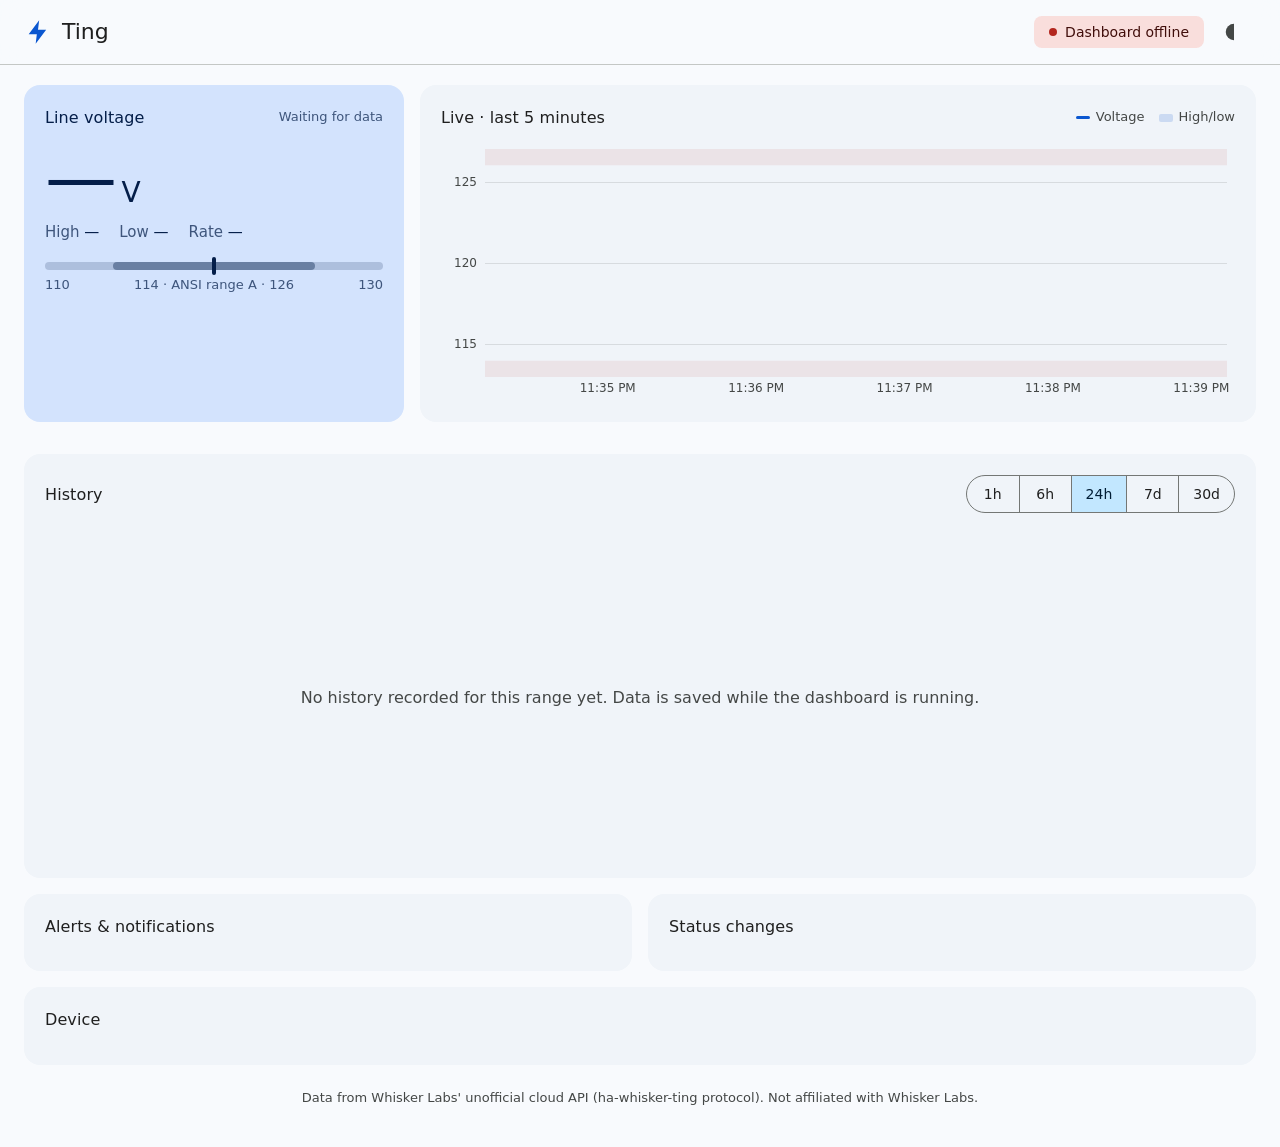
==== static/index.html @ a4158197 "Ting dashboard: cloud polling, live voltage stream, Material 3 UI Standalone replacement for the Tin" ====
<!doctype html>
<html lang="en">
<head>
  <meta charset="utf-8">
  <meta name="viewport" content="width=device-width, initial-scale=1, viewport-fit=cover">
  <meta name="color-scheme" content="light dark">
  <title>Ting Dashboard</title>
  <link rel="icon" href="/static/icon.svg" type="image/svg+xml">
  <link rel="stylesheet" href="/static/app.css">
  <script src="/static/app.js" defer></script>
</head>
<body>
  <header class="topbar">
    <div class="brand">
      <svg class="brand-icon" viewBox="0 0 24 24" aria-hidden="true"><path d="M13 2 4 14h7l-1 8 9-12h-7z"/></svg>
      <h1>Ting</h1>
      <span class="brand-sub" id="site-name"></span>
    </div>
    <div class="topbar-actions">
      <label class="select-pill" id="device-picker" hidden>
        <span class="sr-only">Device</span>
        <select id="device-select"></select>
      </label>
      <span class="chip" id="conn-chip" role="status" aria-live="polite">
        <span class="dot"></span><span class="chip-label">Connecting…</span>
      </span>
      <button class="icon-btn state-layer" id="theme-btn" type="button" aria-label="Theme: auto" title="Theme: auto">
        <svg viewBox="0 0 24 24" aria-hidden="true"><path id="theme-icon" d="M12 3a9 9 0 1 0 0 18V3z"/></svg>
      </button>
    </div>
  </header>

  <main class="content">
    <div class="banner" id="banner" role="alert" hidden>
      <svg viewBox="0 0 24 24" aria-hidden="true"><path d="M1 21h22L12 2 1 21zm12-3h-2v-2h2v2zm0-4h-2v-4h2v4z"/></svg>
      <div><strong id="banner-title"></strong><p id="banner-text"></p></div>
    </div>

    <section class="grid-hero">
      <article class="card hero" aria-labelledby="live-title">
        <div class="card-head">
          <h2 id="live-title">Line voltage</h2>
          <span class="muted small" id="live-age">—</span>
        </div>
        <div class="hero-value">
          <span id="live-v" class="mono">—</span><span class="unit">V</span>
        </div>
        <div class="hero-sub">
          <div><span class="muted">High</span> <span id="live-hi" class="mono">—</span></div>
          <div><span class="muted">Low</span> <span id="live-lo" class="mono">—</span></div>
          <div><span class="muted">Rate</span> <span id="live-rate" class="mono">—</span></div>
        </div>
        <div class="range-meter" aria-hidden="true">
          <div class="range-band"></div>
          <div class="range-marker" id="range-marker"></div>
        </div>
        <div class="range-labels muted small"><span>110</span><span>114 · ANSI range A · 126</span><span>130</span></div>
        <p class="muted small" id="range-note">&nbsp;</p>
      </article>

      <article class="card chart-card" aria-labelledby="live-chart-title">
        <div class="card-head">
          <h2 id="live-chart-title">Live · last 5 minutes</h2>
          <div class="legend small">
            <span><i class="swatch line"></i>Voltage</span>
            <span><i class="swatch band"></i>High/low</span>
          </div>
        </div>
        <div class="chart-wrap"><canvas id="live-chart" aria-label="Live voltage chart" role="img"></canvas></div>
      </article>
    </section>

    <section class="status-grid" id="status-grid" aria-label="Sensor status"></section>

    <article class="card" aria-labelledby="hist-title">
      <div class="card-head wrap">
        <h2 id="hist-title">History</h2>
        <div class="segmented" role="radiogroup" aria-label="History range" id="range-seg">
          <button type="button" role="radio" data-range="1h">1h</button>
          <button type="button" role="radio" data-range="6h">6h</button>
          <button type="button" role="radio" data-range="24h" aria-checked="true">24h</button>
          <button type="button" role="radio" data-range="7d">7d</button>
          <button type="button" role="radio" data-range="30d">30d</button>
        </div>
      </div>
      <div class="stats" id="hist-stats"></div>
      <div class="chart-wrap tall"><canvas id="hist-chart" aria-label="Voltage history chart" role="img"></canvas>
        <div class="empty" id="hist-empty" hidden>No history recorded for this range yet. Data is saved while the dashboard is running.</div>
      </div>
    </article>

    <section class="grid-2">
      <article class="card" aria-labelledby="events-title">
        <div class="card-head"><h2 id="events-title">Alerts &amp; notifications</h2></div>
        <ul class="list" id="events-list"></ul>
      </article>
      <article class="card" aria-labelledby="changes-title">
        <div class="card-head"><h2 id="changes-title">Status changes</h2></div>
        <ul class="list" id="changes-list"></ul>
      </article>
    </section>

    <article class="card" aria-labelledby="device-title">
      <div class="card-head"><h2 id="device-title">Device</h2></div>
      <dl class="kv" id="device-info"></dl>
    </article>

    <footer class="muted small footer">
      Data from Whisker Labs' unofficial cloud API (ha-whisker-ting protocol). Not affiliated with Whisker Labs.
    </footer>
  </main>
</body>
</html>
---- static/app.css ----
/* Material 3 role tokens (Google-apps look). Components use roles only. */
:root {
  --primary: #0b57d0; --on-primary: #fff;
  --primary-container: #d3e3fd; --on-primary-container: #041e49;
  --secondary-container: #c2e7ff; --on-secondary-container: #001d35;
  --success: #146c2e; --success-container: #c4eed0; --on-success-container: #072711;
  --warning: #8a5300; --warning-container: #ffdf99; --on-warning-container: #2a1800;
  --error: #b3261e; --error-container: #f9dedc; --on-error-container: #410e0b;
  --surface: #f8fafd; --on-surface: #1f1f1f; --on-surface-variant: #444746;
  --surface-lowest: #fff; --surface-low: #f0f4f9; --surface-container: #e9eef6;
  --surface-high: #dde3ea; --surface-highest: #d3dbe5;
  --outline: #747775; --outline-variant: #c4c7c5;
  --chart-line: #0b57d0; --chart-band: rgba(11, 87, 208, .16); --chart-grid: rgba(68, 71, 70, .14);
  --chart-out: rgba(179, 38, 30, .08);
  --shadow-e1: 0 1px 2px rgba(0,0,0,.3), 0 1px 3px 1px rgba(0,0,0,.15);
  --ease: cubic-bezier(.2, 0, 0, 1);
  color-scheme: light;
}

/* dark roles: OS preference, unless an explicit light choice is stored */
@media (prefers-color-scheme: dark) {
  :root:not([data-theme="light"]) {
    --primary: #a8c7fa; --on-primary: #062e6f;
  --primary-container: #0842a0; --on-primary-container: #d3e3fd;
  --secondary-container: #004a77; --on-secondary-container: #c2e7ff;
  --success: #6dd58c; --success-container: #0f5223; --on-success-container: #c4eed0;
  --warning: #ffb95c; --warning-container: #5c3a00; --on-warning-container: #ffdf99;
  --error: #f2b8b5; --error-container: #8c1d18; --on-error-container: #f9dedc;
  --surface: #131314; --on-surface: #e3e3e3; --on-surface-variant: #c4c7c5;
  --surface-lowest: #0e0e0e; --surface-low: #1b1b1b; --surface-container: #1e1f20;
  --surface-high: #282a2c; --surface-highest: #333537;
  --outline: #8e918f; --outline-variant: #444746;
  --chart-line: #a8c7fa; --chart-band: rgba(168, 199, 250, .2); --chart-grid: rgba(196, 199, 197, .12);
  --chart-out: rgba(242, 184, 181, .1);
    color-scheme: dark;
  }
}
:root[data-theme="dark"] {
  --primary: #a8c7fa; --on-primary: #062e6f;
  --primary-container: #0842a0; --on-primary-container: #d3e3fd;
  --secondary-container: #004a77; --on-secondary-container: #c2e7ff;
  --success: #6dd58c; --success-container: #0f5223; --on-success-container: #c4eed0;
  --warning: #ffb95c; --warning-container: #5c3a00; --on-warning-container: #ffdf99;
  --error: #f2b8b5; --error-container: #8c1d18; --on-error-container: #f9dedc;
  --surface: #131314; --on-surface: #e3e3e3; --on-surface-variant: #c4c7c5;
  --surface-lowest: #0e0e0e; --surface-low: #1b1b1b; --surface-container: #1e1f20;
  --surface-high: #282a2c; --surface-highest: #333537;
  --outline: #8e918f; --outline-variant: #444746;
  --chart-line: #a8c7fa; --chart-band: rgba(168, 199, 250, .2); --chart-grid: rgba(196, 199, 197, .12);
  --chart-out: rgba(242, 184, 181, .1);
  color-scheme: dark;
}

* { box-sizing: border-box; }
html, body { margin: 0; }
body {
  font-family: Roboto, "Google Sans", system-ui, -apple-system, "Segoe UI", sans-serif;
  background: var(--surface); color: var(--on-surface);
  -webkit-font-smoothing: antialiased; line-height: 1.45;
}
h1, h2 { margin: 0; font-weight: 500; }
h1 { font-size: 22px; }
h2 { font-size: 16px; letter-spacing: .1px; }
.muted { color: var(--on-surface-variant); }
.small { font-size: 13px; }
.mono { font-variant-numeric: tabular-nums; }
.sr-only { position: absolute; width: 1px; height: 1px; overflow: hidden; clip: rect(0 0 0 0); }
[hidden] { display: none !important; }

/* Top app bar */
.topbar {
  position: sticky; top: 0; z-index: 10;
  display: flex; align-items: center; justify-content: space-between; gap: 12px;
  padding: 10px 24px; padding-top: max(10px, env(safe-area-inset-top));
  background: color-mix(in srgb, var(--surface) 88%, transparent);
  backdrop-filter: blur(12px); border-bottom: 1px solid var(--outline-variant);
}
.brand { display: flex; align-items: center; gap: 10px; min-width: 0; }
.brand-icon { width: 28px; height: 28px; fill: var(--primary); flex: none; }
.brand-sub { color: var(--on-surface-variant); font-size: 14px; white-space: nowrap; overflow: hidden; text-overflow: ellipsis; }
.topbar-actions { display: flex; align-items: center; gap: 8px; }

.icon-btn {
  width: 44px; height: 44px; border-radius: 999px; border: 0; background: transparent;
  color: var(--on-surface-variant); display: grid; place-items: center; cursor: pointer;
}
.icon-btn svg { width: 22px; height: 22px; fill: currentColor; }
.state-layer { position: relative; overflow: hidden; }
.state-layer::after {
  content: ""; position: absolute; inset: 0; background: currentColor; opacity: 0;
  transition: opacity 200ms var(--ease); pointer-events: none;
}
.state-layer:hover::after { opacity: .08; }
.state-layer:active::after { opacity: .12; }
:focus-visible { outline: 2px solid var(--primary); outline-offset: 2px; }

.chip {
  display: inline-flex; align-items: center; gap: 8px; height: 32px; padding: 0 14px;
  border-radius: 8px; border: 1px solid var(--outline-variant); font-size: 14px; font-weight: 500;
  white-space: nowrap; color: var(--on-surface-variant);
}
.chip .dot { width: 8px; height: 8px; border-radius: 50%; background: var(--outline); }
.chip.ok { background: var(--success-container); color: var(--on-success-container); border-color: transparent; }
.chip.ok .dot { background: var(--success); }
.chip.warn { background: var(--warning-container); color: var(--on-warning-container); border-color: transparent; }
.chip.warn .dot { background: var(--warning); }
.chip.err { background: var(--error-container); color: var(--on-error-container); border-color: transparent; }
.chip.err .dot { background: var(--error); }

.select-pill select {
  height: 40px; border-radius: 999px; border: 1px solid var(--outline);
  background: var(--surface-lowest); color: var(--on-surface); padding: 0 16px; font: inherit; font-size: 14px;
}

/* Layout */
.content { max-width: 1280px; margin: 0 auto; padding: 20px 24px 40px; display: grid; gap: 16px; }
.grid-hero { display: grid; grid-template-columns: minmax(280px, 380px) 1fr; gap: 16px; }
.grid-2 { display: grid; grid-template-columns: 1fr 1fr; gap: 16px; }
.status-grid { display: grid; grid-template-columns: repeat(auto-fill, minmax(200px, 1fr)); gap: 12px; }
@media (max-width: 900px) {
  .grid-hero, .grid-2 { grid-template-columns: 1fr; }
  .content { padding: 12px 12px 32px; }
  .topbar { padding-left: 12px; padding-right: 12px; }
  .brand-sub { display: none; }
}

.card {
  background: var(--surface-low); border-radius: 16px; padding: 20px;
  border: 1px solid transparent; min-width: 0;
}
.card-head { display: flex; align-items: center; justify-content: space-between; gap: 12px; margin-bottom: 12px; }
.card-head.wrap { flex-wrap: wrap; }

/* Hero */
.hero { background: var(--primary-container); color: var(--on-primary-container); }
.hero .muted { color: color-mix(in srgb, var(--on-primary-container) 72%, transparent); }
@media (prefers-color-scheme: dark) {
  :root:not([data-theme="light"]) .hero {
    background: var(--surface-container); color: var(--on-surface);
  }
  :root:not([data-theme="light"]) .hero .muted { color: var(--on-surface-variant); }
  :root:not([data-theme="light"]) .range-meter { background: color-mix(in srgb, var(--on-surface) 18%, transparent); }
  :root:not([data-theme="light"]) .range-band { background: color-mix(in srgb, var(--on-surface) 32%, transparent); }
  :root:not([data-theme="light"]) .range-marker { background: var(--primary); }
}
:root[data-theme="dark"] .hero { background: var(--surface-container); color: var(--on-surface); }
:root[data-theme="dark"] .hero .muted { color: var(--on-surface-variant); }
:root[data-theme="dark"] .range-meter { background: color-mix(in srgb, var(--on-surface) 18%, transparent); }
:root[data-theme="dark"] .range-band { background: color-mix(in srgb, var(--on-surface) 32%, transparent); }
:root[data-theme="dark"] .range-marker { background: var(--primary); }
.hero-value { display: flex; align-items: baseline; gap: 6px; margin: 4px 0 8px; }
.hero-value #live-v { font-size: 72px; line-height: 1; font-weight: 400; letter-spacing: -1.5px; }
.hero-value .unit { font-size: 28px; }
.hero-sub { display: flex; gap: 20px; flex-wrap: wrap; font-size: 15px; }
.range-meter { position: relative; height: 8px; border-radius: 4px; margin: 18px 0 6px;
  background: color-mix(in srgb, var(--on-primary-container) 18%, transparent); }
.range-band { position: absolute; left: 20%; width: 60%; top: 0; bottom: 0; border-radius: 4px;
  background: color-mix(in srgb, var(--on-primary-container) 40%, transparent); }
.range-marker { position: absolute; top: -5px; width: 4px; height: 18px; border-radius: 2px; margin-left: -2px;
  background: var(--on-primary-container); left: 50%; transition: left 250ms var(--ease); }
.range-labels { display: flex; justify-content: space-between; }

/* Charts */
.chart-wrap { position: relative; height: 260px; }
.chart-wrap.tall { height: 320px; }
.chart-wrap canvas { width: 100%; height: 100%; display: block; }
.legend { display: flex; gap: 14px; color: var(--on-surface-variant); }
.swatch { display: inline-block; width: 14px; height: 8px; border-radius: 2px; margin-right: 6px; vertical-align: middle; }
.swatch.line { background: var(--chart-line); height: 3px; }
.swatch.band { background: var(--chart-band); }
.empty { position: absolute; inset: 0; display: grid; place-items: center; text-align: center;
  color: var(--on-surface-variant); padding: 24px; }

/* Status tiles */
.tile { background: var(--surface-low); border-radius: 16px; padding: 16px; display: grid; gap: 6px; }
.tile-top { display: flex; align-items: center; gap: 10px; }
.tile-icon { width: 36px; height: 36px; border-radius: 12px; display: grid; place-items: center;
  background: var(--surface-high); color: var(--on-surface-variant); flex: none; }
.tile-icon svg { width: 20px; height: 20px; fill: currentColor; }
.tile.ok .tile-icon { background: var(--success-container); color: var(--on-success-container); }
.tile.warn .tile-icon { background: var(--warning-container); color: var(--on-warning-container); }
.tile.err .tile-icon { background: var(--error-container); color: var(--on-error-container); }
.tile.info .tile-icon { background: var(--secondary-container); color: var(--on-secondary-container); }
.tile-label { font-size: 13px; color: var(--on-surface-variant); }
.tile-value { font-size: 20px; font-weight: 500; }
.tile-detail { font-size: 13px; color: var(--on-surface-variant); }

/* Segmented button */
.segmented { display: inline-flex; border: 1px solid var(--outline); border-radius: 999px; overflow: hidden; }
.segmented button {
  min-width: 52px; height: 36px; padding: 0 14px; border: 0; background: transparent; color: var(--on-surface);
  font: inherit; font-size: 14px; font-weight: 500; cursor: pointer;
  border-left: 1px solid var(--outline); transition: background 200ms var(--ease);
}
.segmented button:first-child { border-left: 0; }
.segmented button:hover { background: color-mix(in srgb, var(--on-surface) 8%, transparent); }
.segmented button[aria-checked="true"] { background: var(--secondary-container); color: var(--on-secondary-container); }

.stats { display: flex; flex-wrap: wrap; gap: 8px 24px; margin-bottom: 12px; }
.stat { display: grid; }
.stat b { font-size: 18px; font-weight: 500; font-variant-numeric: tabular-nums; }
.stat span { font-size: 12px; color: var(--on-surface-variant); }

/* Lists */
.list { list-style: none; margin: 0; padding: 0; display: grid; gap: 2px; max-height: 360px; overflow: auto; }
.list li { display: grid; grid-template-columns: auto 1fr; gap: 4px 12px; padding: 10px 8px; border-radius: 12px; }
.list li:hover { background: var(--surface-container); }
.list .badge { width: 10px; height: 10px; border-radius: 50%; margin-top: 6px; background: var(--outline); }
.list .badge.err { background: var(--error); }
.list .badge.warn { background: var(--warning); }
.list .badge.ok { background: var(--success); }
.list .title { font-weight: 500; }
.list .meta { grid-column: 2; font-size: 13px; color: var(--on-surface-variant); }
.list .empty-row { display: block; color: var(--on-surface-variant); padding: 16px 8px; }

.kv { display: grid; grid-template-columns: repeat(auto-fill, minmax(220px, 1fr)); gap: 12px 24px; margin: 0; }
.kv div { display: grid; }
.kv dt { font-size: 12px; color: var(--on-surface-variant); }
.kv dd { margin: 0; font-variant-numeric: tabular-nums; word-break: break-all; }

.banner {
  display: flex; gap: 12px; align-items: flex-start; padding: 14px 18px; border-radius: 16px;
  background: var(--warning-container); color: var(--on-warning-container);
}
.banner.err { background: var(--error-container); color: var(--on-error-container); }
.banner.info { background: var(--secondary-container); color: var(--on-secondary-container); }
.banner svg { width: 22px; height: 22px; fill: currentColor; flex: none; margin-top: 1px; }
.banner p { margin: 2px 0 0; }

.footer { text-align: center; padding-top: 8px; }

@media (prefers-reduced-motion: reduce) { * { transition: none !important; } }
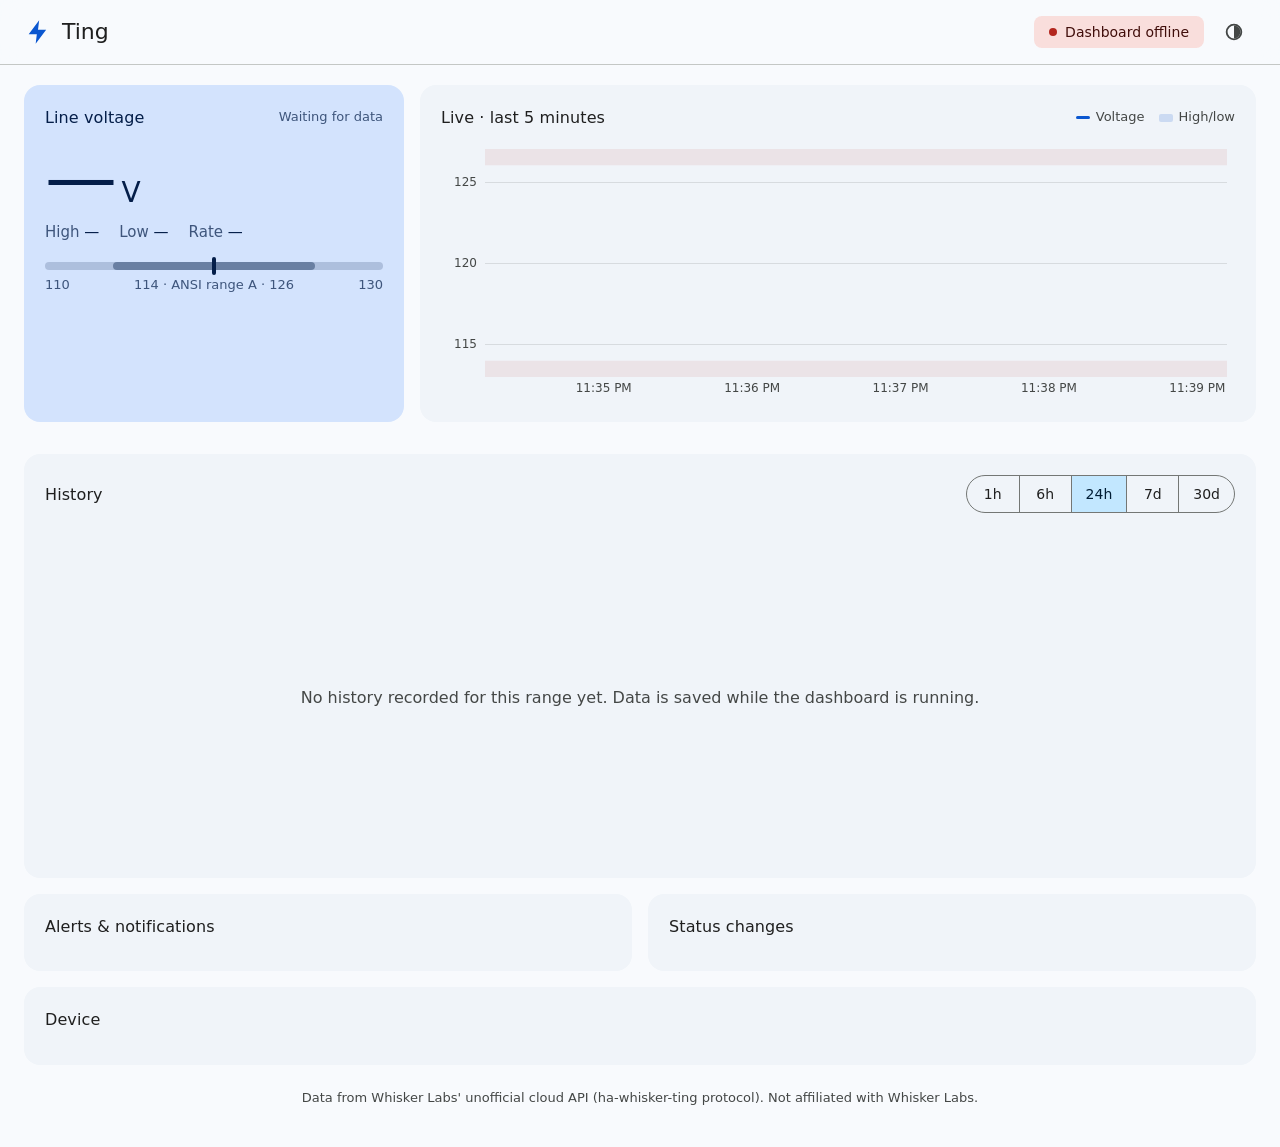
==== commit b5574701: "Seed the live chart from stored history; fix theme icon glyph; add preview" ====
--- a/static/index.html
+++ b/static/index.html
@@ -25,7 +25,7 @@
         <span class="dot"></span><span class="chip-label">Connecting…</span>
       </span>
       <button class="icon-btn state-layer" id="theme-btn" type="button" aria-label="Theme: auto" title="Theme: auto">
-        <svg viewBox="0 0 24 24" aria-hidden="true"><path id="theme-icon" d="M12 3a9 9 0 1 0 0 18V3z"/></svg>
+        <svg viewBox="0 0 24 24" aria-hidden="true"><g id="theme-icon"><path d="M12 3a9 9 0 1 0 0 18V3z"/></g></svg>
       </button>
     </div>
   </header>
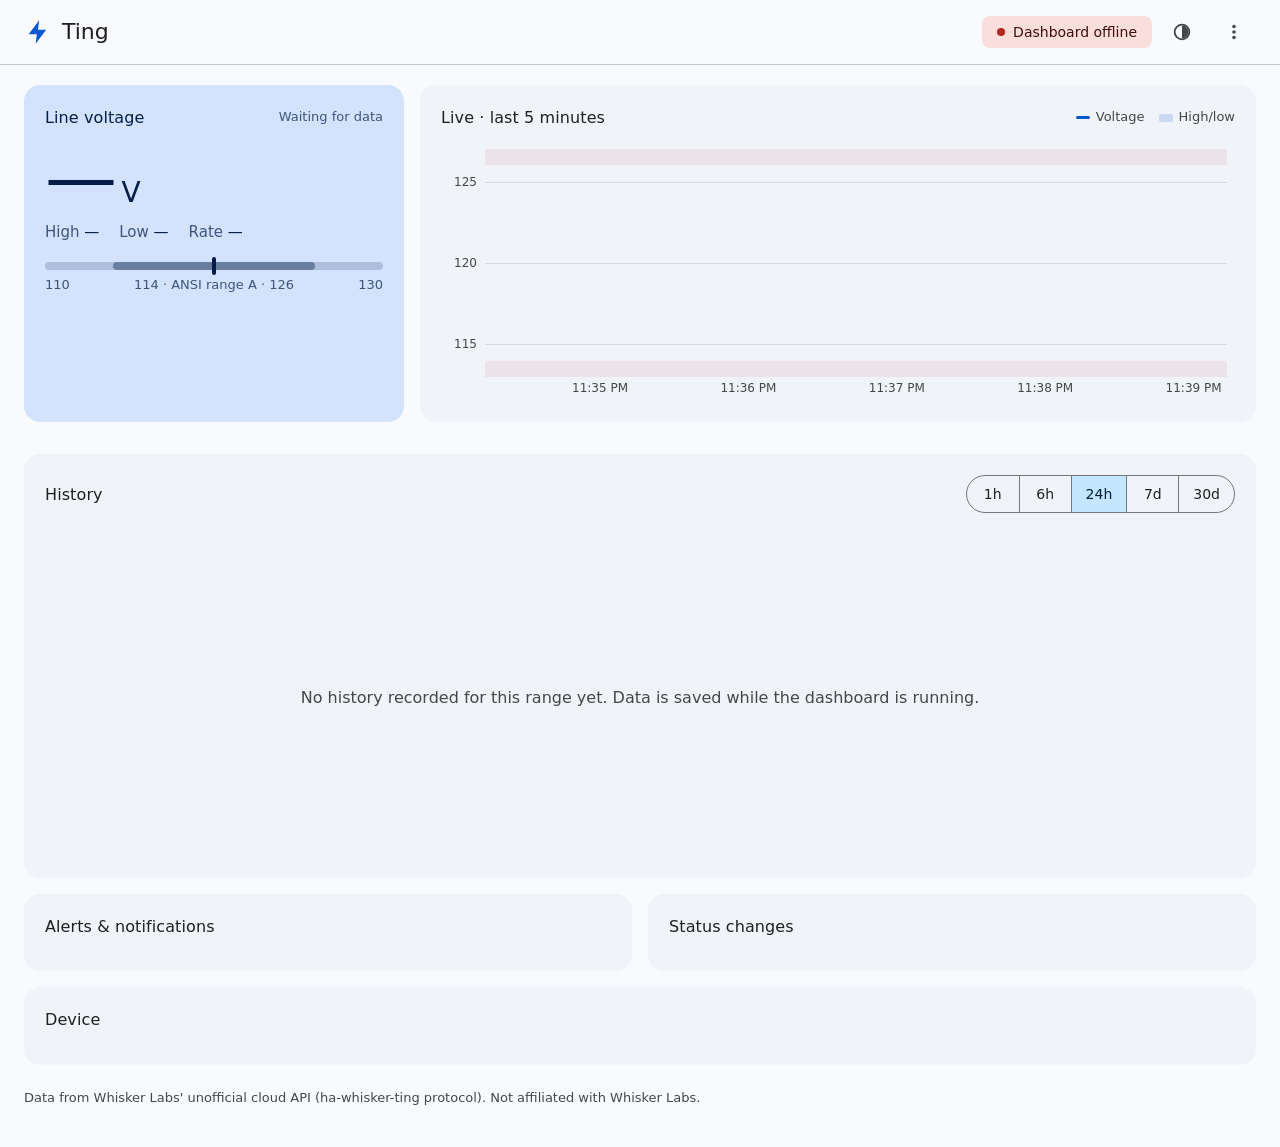
==== commit b6b8637a: "Make the dashboard a self-contained community release Browser onboarding replaces the mandatory CLI " ====
--- a/static/index.html
+++ b/static/index.html
@@ -5,7 +5,14 @@
   <meta name="viewport" content="width=device-width, initial-scale=1, viewport-fit=cover">
   <meta name="color-scheme" content="light dark">
   <title>Ting Dashboard</title>
+  <meta name="theme-color" content="#0b57d0" media="(prefers-color-scheme: light)">
+  <meta name="theme-color" content="#131314" media="(prefers-color-scheme: dark)">
+  <meta name="description" content="Self-hosted monitor for a Whisker Labs Ting electrical fire sensor">
+  <meta name="apple-mobile-web-app-capable" content="yes">
+  <meta name="apple-mobile-web-app-title" content="Ting">
+  <link rel="manifest" href="/manifest.webmanifest">
   <link rel="icon" href="/static/icon.svg" type="image/svg+xml">
+  <link rel="apple-touch-icon" href="/static/apple-touch-icon.png">
   <link rel="stylesheet" href="/static/app.css">
   <script src="/static/app.js" defer></script>
 </head>
@@ -27,6 +34,20 @@
       <button class="icon-btn state-layer" id="theme-btn" type="button" aria-label="Theme: auto" title="Theme: auto">
         <svg viewBox="0 0 24 24" aria-hidden="true"><g id="theme-icon"><path d="M12 3a9 9 0 1 0 0 18V3z"/></g></svg>
       </button>
+      <div class="menu-wrap">
+        <button class="icon-btn state-layer" id="menu-btn" type="button"
+                aria-label="More" aria-haspopup="menu" aria-expanded="false">
+          <svg viewBox="0 0 24 24" aria-hidden="true"><path d="M12 8a2 2 0 1 0 0-4 2 2 0 0 0 0 4zm0 6a2 2 0 1 0 0-4 2 2 0 0 0 0 4zm0 6a2 2 0 1 0 0-4 2 2 0 0 0 0 4z"/></svg>
+        </button>
+        <div class="menu" id="menu" role="menu" hidden>
+          <a class="menu-item" id="menu-install" role="menuitem" href="#" hidden>Install app</a>
+          <a class="menu-item" id="menu-setup" role="menuitem" href="/setup" hidden>Link an account</a>
+          <button class="menu-item" id="menu-logout" role="menuitem" type="button" hidden>Sign out of dashboard</button>
+          <button class="menu-item danger" id="menu-unlink" role="menuitem" type="button">Unlink Ting account</button>
+          <div class="menu-sep" role="separator"></div>
+          <div class="menu-meta" id="menu-meta"></div>
+        </div>
+      </div>
     </div>
   </header>
 
@@ -106,7 +127,8 @@
     </article>
 
     <footer class="muted small footer">
-      Data from Whisker Labs' unofficial cloud API (ha-whisker-ting protocol). Not affiliated with Whisker Labs.
+      <span>Data from Whisker Labs' unofficial cloud API (ha-whisker-ting protocol). Not affiliated with Whisker Labs.</span>
+      <span id="version"></span>
     </footer>
   </main>
 </body>
--- a/static/app.css
+++ b/static/app.css
@@ -13,6 +13,8 @@
   --chart-line: #0b57d0; --chart-band: rgba(11, 87, 208, .16); --chart-grid: rgba(68, 71, 70, .14);
   --chart-out: rgba(179, 38, 30, .08);
   --shadow-e1: 0 1px 2px rgba(0,0,0,.3), 0 1px 3px 1px rgba(0,0,0,.15);
+  --elev-1: 0 1px 2px rgba(0,0,0,.14), 0 1px 3px 1px rgba(0,0,0,.08);
+  --elev-2: 0 1px 3px rgba(0,0,0,.12), 0 4px 12px 2px rgba(0,0,0,.08);
   --ease: cubic-bezier(.2, 0, 0, 1);
   color-scheme: light;
 }
@@ -229,4 +231,103 @@
 
 .footer { text-align: center; padding-top: 8px; }
 
-@media (prefers-reduced-motion: reduce) { * { transition: none !important; } }+@media (prefers-reduced-motion: reduce) { * { transition: none !important; } }
+
+/* ---------------------------------------------------------------- auth pages */
+.auth-body {
+  min-height: 100vh; margin: 0; display: grid; place-items: center;
+  background:
+    radial-gradient(900px 520px at 15% -10%, color-mix(in srgb, var(--primary) 16%, transparent), transparent 62%),
+    radial-gradient(700px 420px at 100% 110%, color-mix(in srgb, var(--secondary-container) 55%, transparent), transparent 65%),
+    var(--surface-lowest);
+  padding: 24px;
+}
+.auth-wrap { width: 100%; display: grid; place-items: center; }
+.auth-card {
+  width: min(448px, 100%); background: var(--surface-lowest);
+  border: 1px solid color-mix(in srgb, var(--outline-variant) 70%, transparent);
+  border-radius: 28px; padding: 34px 34px 28px;
+  box-shadow: 0 20px 50px -12px rgba(11, 87, 208, .18), 0 2px 8px rgba(0, 0, 0, .06);
+}
+.auth-brand {
+  display: flex; align-items: center; gap: 10px; margin-bottom: 22px;
+  font-size: 14px; font-weight: 500; color: var(--on-surface-variant);
+  letter-spacing: .2px;
+}
+.auth-brand svg { width: 26px; height: 26px; fill: var(--primary); }
+.auth-card h1 { margin: 0 0 6px; font-size: 26px; font-weight: 500; letter-spacing: -.2px; }
+.auth-sub { margin: 0 0 26px; color: var(--on-surface-variant); font-size: 14px; line-height: 1.55; max-width: 40ch; }
+.auth-card form { display: grid; gap: 16px; }
+
+.field { display: grid; gap: 6px; }
+.field-label { font-size: 13px; font-weight: 500; color: var(--on-surface-variant); }
+.field-hint { font-size: 12px; color: var(--on-surface-variant); }
+.field input {
+  font: inherit; font-size: 16px; color: var(--on-surface);
+  background: var(--surface-lowest); border: 1px solid var(--outline-variant);
+  border-radius: 10px; padding: 14px 16px; transition: border-color .15s, box-shadow .15s;
+  width: 100%; box-sizing: border-box;
+}
+.field input:hover { border-color: var(--outline); }
+.field input:focus {
+  outline: none; border-color: var(--primary);
+  box-shadow: 0 0 0 3px color-mix(in srgb, var(--primary) 20%, transparent);
+}
+.field input[type="text"] { font-family: var(--mono, ui-monospace, monospace); letter-spacing: .5px; }
+
+.btn-filled {
+  font: inherit; font-size: 15px; font-weight: 500; cursor: pointer;
+  background: var(--primary); color: var(--on-primary); border: 0;
+  border-radius: 999px; padding: 14px 24px; position: relative;
+  transition: box-shadow .15s, filter .15s;
+}
+.btn-filled:hover:not(:disabled) { box-shadow: var(--elev-1); filter: brightness(1.05); }
+.btn-filled:active:not(:disabled) { filter: brightness(.95); }
+.btn-filled:disabled { opacity: .7; cursor: progress; }
+.btn-filled.loading { color: transparent; }
+.btn-filled.loading::after {
+  content: ""; position: absolute; inset: 0; margin: auto; width: 18px; height: 18px;
+  border: 2px solid color-mix(in srgb, var(--on-primary) 35%, transparent);
+  border-top-color: var(--on-primary); border-radius: 50%;
+  animation: spin .7s linear infinite;
+}
+@keyframes spin { to { transform: rotate(360deg); } }
+
+.auth-error {
+  margin: 0; padding: 12px 14px; border-radius: 10px; font-size: 14px;
+  background: var(--error-container); color: var(--on-error-container);
+}
+.auth-foot { margin: 20px 0 0; font-size: 12.5px; line-height: 1.55; color: var(--on-surface-variant); }
+.auth-foot code, .auth-help code { font-size: 12px; }
+.auth-help { margin-top: 18px; font-size: 13px; color: var(--on-surface-variant); }
+.auth-help summary { cursor: pointer; color: var(--primary); font-weight: 500; }
+.auth-help pre {
+  margin: 10px 0; padding: 10px 12px; overflow-x: auto; border-radius: 10px;
+  background: var(--surface-low); border: 1px solid var(--outline-variant);
+}
+.auth-help p { margin: 8px 0 0; line-height: 1.5; }
+@media (max-width: 480px) { .auth-card { padding: 24px 20px 20px; border-radius: 24px; } }
+
+@media (prefers-reduced-motion: reduce) {
+  * { animation-duration: .01ms !important; transition-duration: .01ms !important; }
+}
+
+/* ---------------------------------------------------------------- overflow menu */
+.menu-wrap { position: relative; }
+.menu {
+  position: absolute; right: 0; top: calc(100% + 8px); z-index: 20; min-width: 232px;
+  background: var(--surface-high); border: 1px solid var(--outline-variant);
+  border-radius: 16px; padding: 6px; box-shadow: var(--elev-2);
+}
+.menu-item {
+  display: block; width: 100%; box-sizing: border-box; text-align: left; font: inherit;
+  font-size: 14px; color: var(--on-surface); background: none; border: 0; cursor: pointer;
+  padding: 11px 14px; border-radius: 10px; text-decoration: none;
+}
+.menu-item:hover, .menu-item:focus-visible { background: color-mix(in srgb, var(--on-surface) 8%, transparent); outline: none; }
+.menu-item.danger { color: var(--error); }
+.menu-sep { height: 1px; margin: 6px 8px; background: var(--outline-variant); }
+.menu-meta {
+  padding: 8px 14px 10px; font-size: 12px; line-height: 1.5; color: var(--on-surface-variant);
+}
+.footer { display: flex; flex-wrap: wrap; gap: 4px 16px; justify-content: space-between; }
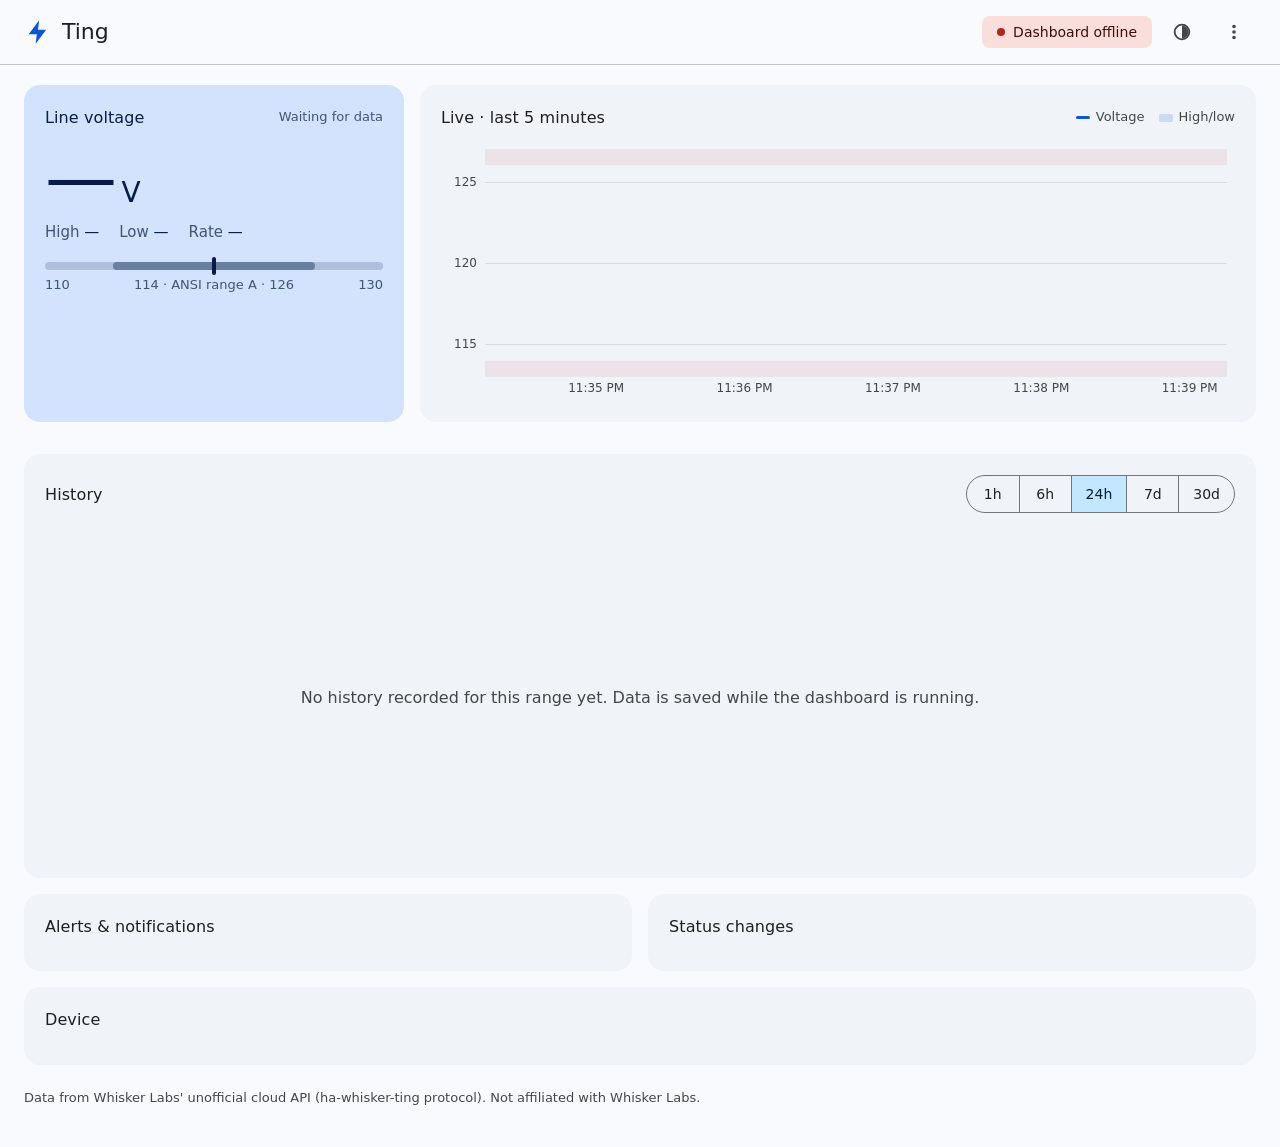
==== commit aedb5d13: "Show THD, frequency, and hi-fi peak count from the stream The voltage frame carries more than voltag" ====
--- a/static/index.html
+++ b/static/index.html
@@ -71,6 +71,7 @@
           <div><span class="muted">Low</span> <span id="live-lo" class="mono">—</span></div>
           <div><span class="muted">Rate</span> <span id="live-rate" class="mono">—</span></div>
         </div>
+        <div class="signal-strip" id="signal-strip" hidden></div>
         <div class="range-meter" aria-hidden="true">
           <div class="range-band"></div>
           <div class="range-marker" id="range-marker"></div>
--- a/static/app.css
+++ b/static/app.css
@@ -154,6 +154,22 @@
 .hero-value #live-v { font-size: 72px; line-height: 1; font-weight: 400; letter-spacing: -1.5px; }
 .hero-value .unit { font-size: 28px; }
 .hero-sub { display: flex; gap: 20px; flex-wrap: wrap; font-size: 15px; }
+/* Signal strip — the extra numbers the stream carries (THD, line frequency,
+   peak/hi-fi count) laid out like the phone app's stat row. */
+.signal-strip {
+  display: flex;
+  flex-wrap: wrap;
+  margin: 0 0 18px;
+  border-top: 1px solid var(--outline-variant);
+  border-bottom: 1px solid var(--outline-variant);
+}
+.sig { flex: 1 1 0; min-width: 84px; padding: 12px 14px 11px; border-left: 1px solid var(--outline-variant); }
+.sig:first-child { border-left: 0; padding-left: 0; }
+.sig-label { display: block; font-size: 11px; font-weight: 600; letter-spacing: .09em;
+  text-transform: uppercase; color: var(--muted-fg); margin-bottom: 4px; }
+.sig-num { font-size: 21px; font-weight: 600; }
+.sig-unit { font-size: 12px; font-weight: 500; color: var(--muted-fg); margin-left: 3px; }
+
 .range-meter { position: relative; height: 8px; border-radius: 4px; margin: 18px 0 6px;
   background: color-mix(in srgb, var(--on-primary-container) 18%, transparent); }
 .range-band { position: absolute; left: 20%; width: 60%; top: 0; bottom: 0; border-radius: 4px;
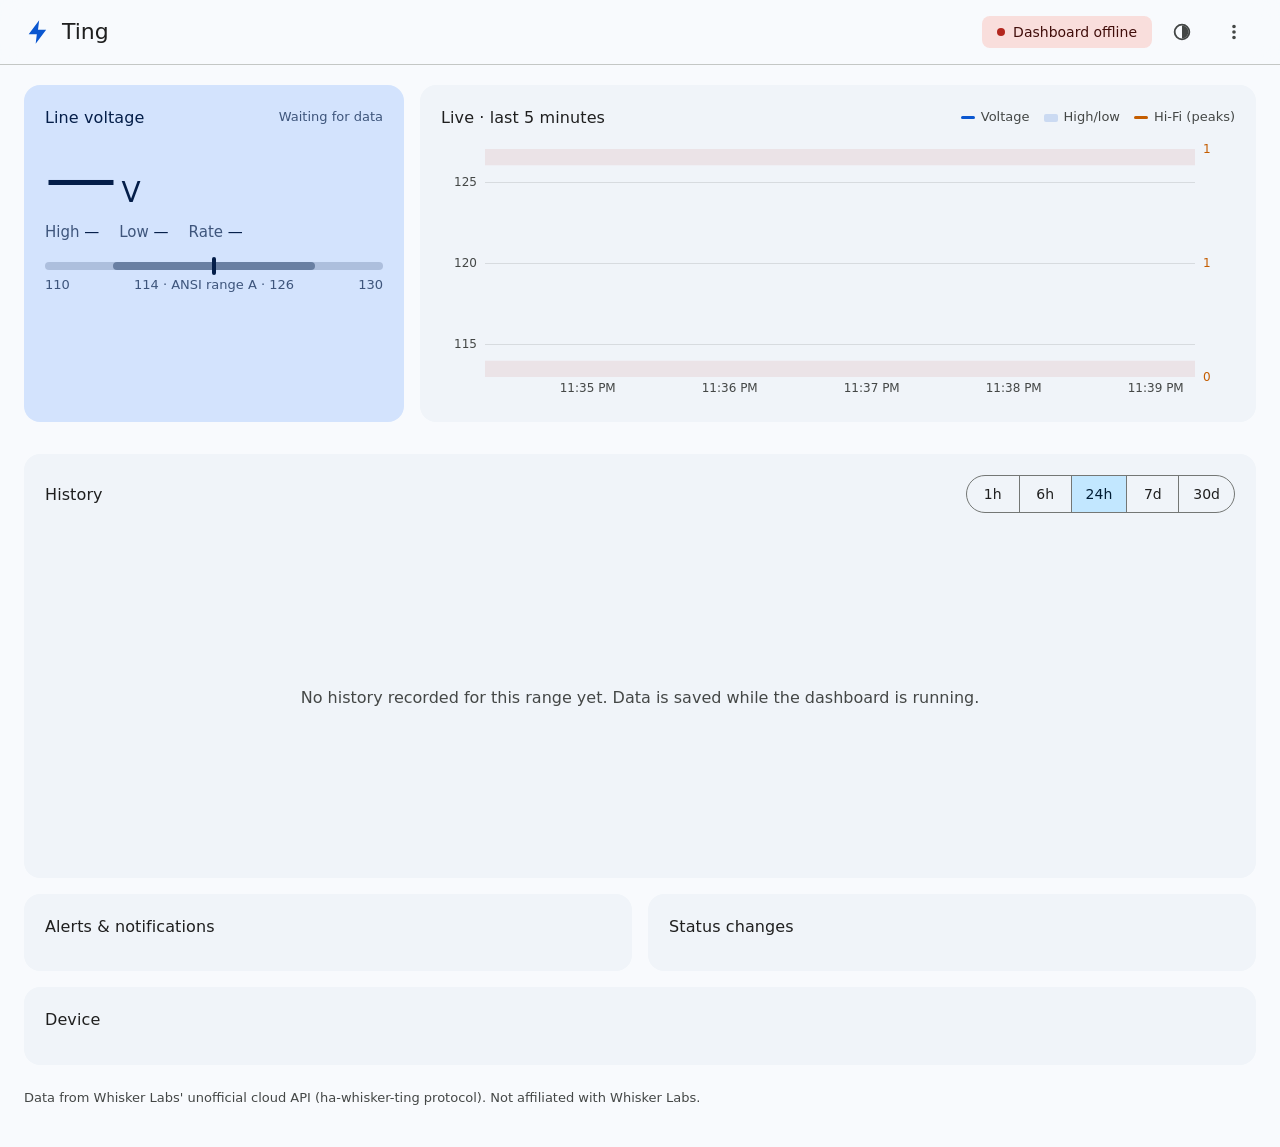
==== commit af5609da: "feat(live): plot the hi-fi peak count as a second chart line AveragePeaksMax already rides on every " ====
--- a/static/index.html
+++ b/static/index.html
@@ -86,9 +86,10 @@
           <div class="legend small">
             <span><i class="swatch line"></i>Voltage</span>
             <span><i class="swatch band"></i>High/low</span>
+            <span><i class="swatch peak"></i>Hi-Fi (peaks)</span>
           </div>
         </div>
-        <div class="chart-wrap"><canvas id="live-chart" aria-label="Live voltage chart" role="img"></canvas></div>
+        <div class="chart-wrap"><canvas id="live-chart" aria-label="Live voltage and hi-fi peak chart" role="img"></canvas></div>
       </article>
     </section>
 
--- a/static/app.css
+++ b/static/app.css
@@ -11,6 +11,7 @@
   --surface-high: #dde3ea; --surface-highest: #d3dbe5;
   --outline: #747775; --outline-variant: #c4c7c5;
   --chart-line: #0b57d0; --chart-band: rgba(11, 87, 208, .16); --chart-grid: rgba(68, 71, 70, .14);
+  --chart-peak: #c45d00;
   --chart-out: rgba(179, 38, 30, .08);
   --shadow-e1: 0 1px 2px rgba(0,0,0,.3), 0 1px 3px 1px rgba(0,0,0,.15);
   --elev-1: 0 1px 2px rgba(0,0,0,.14), 0 1px 3px 1px rgba(0,0,0,.08);
@@ -33,6 +34,7 @@
   --surface-high: #282a2c; --surface-highest: #333537;
   --outline: #8e918f; --outline-variant: #444746;
   --chart-line: #a8c7fa; --chart-band: rgba(168, 199, 250, .2); --chart-grid: rgba(196, 199, 197, .12);
+  --chart-peak: #ffb951;
   --chart-out: rgba(242, 184, 181, .1);
     color-scheme: dark;
   }
@@ -49,6 +51,7 @@
   --surface-high: #282a2c; --surface-highest: #333537;
   --outline: #8e918f; --outline-variant: #444746;
   --chart-line: #a8c7fa; --chart-band: rgba(168, 199, 250, .2); --chart-grid: rgba(196, 199, 197, .12);
+  --chart-peak: #ffb951;
   --chart-out: rgba(242, 184, 181, .1);
   color-scheme: dark;
 }
@@ -186,6 +189,7 @@
 .swatch { display: inline-block; width: 14px; height: 8px; border-radius: 2px; margin-right: 6px; vertical-align: middle; }
 .swatch.line { background: var(--chart-line); height: 3px; }
 .swatch.band { background: var(--chart-band); }
+.swatch.peak { background: var(--chart-peak); height: 3px; }
 .empty { position: absolute; inset: 0; display: grid; place-items: center; text-align: center;
   color: var(--on-surface-variant); padding: 24px; }
 
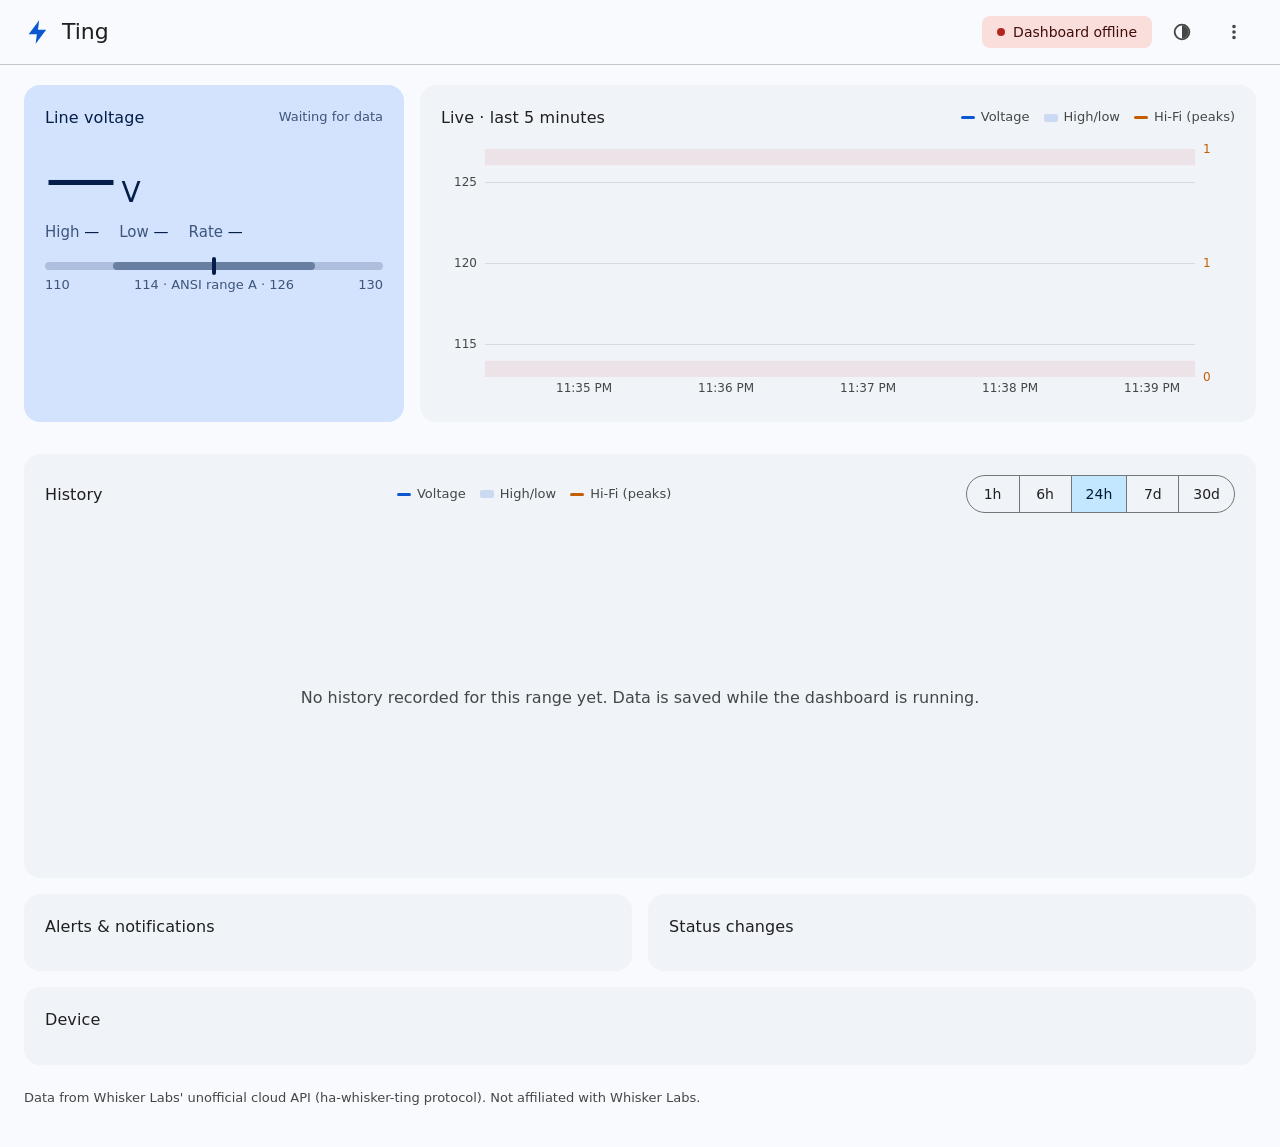
==== commit 25c8f2ec: "feat(history): plot hi-fi peaks alongside voltage" ====
--- a/static/index.html
+++ b/static/index.html
@@ -98,6 +98,11 @@
     <article class="card" aria-labelledby="hist-title">
       <div class="card-head wrap">
         <h2 id="hist-title">History</h2>
+        <div class="legend small">
+          <span><i class="swatch line"></i>Voltage</span>
+          <span><i class="swatch band"></i>High/low</span>
+          <span><i class="swatch peak"></i>Hi-Fi (peaks)</span>
+        </div>
         <div class="segmented" role="radiogroup" aria-label="History range" id="range-seg">
           <button type="button" role="radio" data-range="1h">1h</button>
           <button type="button" role="radio" data-range="6h">6h</button>
@@ -107,7 +112,7 @@
         </div>
       </div>
       <div class="stats" id="hist-stats"></div>
-      <div class="chart-wrap tall"><canvas id="hist-chart" aria-label="Voltage history chart" role="img"></canvas>
+      <div class="chart-wrap tall"><canvas id="hist-chart" aria-label="Voltage and hi-fi peak history chart" role="img"></canvas>
         <div class="empty" id="hist-empty" hidden>No history recorded for this range yet. Data is saved while the dashboard is running.</div>
       </div>
     </article>
